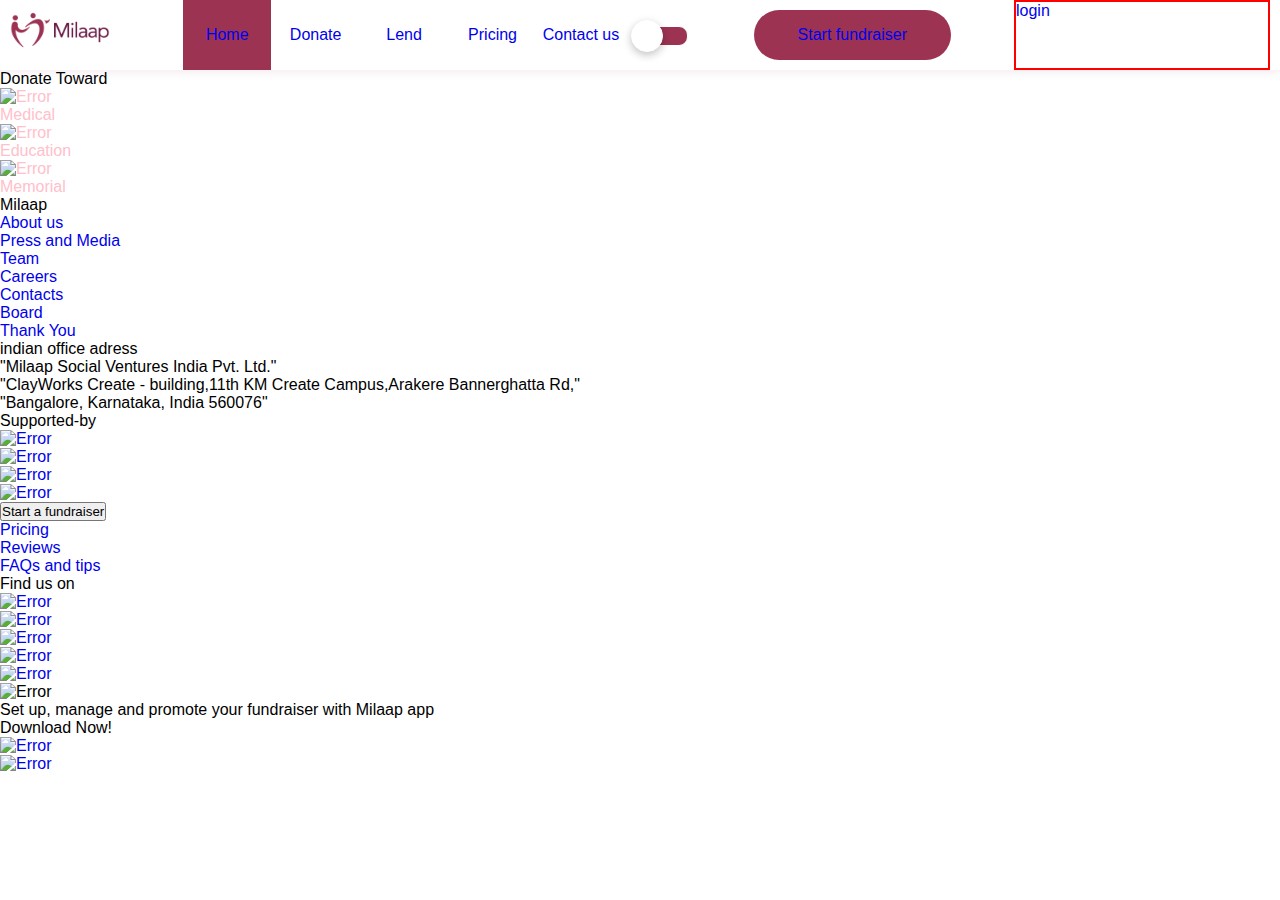
==== index.html @ 9d5ea1c3 "lk" ====
<!DOCTYPE html>
<html lang="en">
<head>
    <meta charset="UTF-8">
    <meta http-equiv="X-UA-Compatible" content="IE=edge">
    <meta name="viewport" content="width=device-width, initial-scale=1.0">
    <title>Document</title>
    <link rel="stylesheet" href="./components/navbar.css">
</head>
<body>
    <div id="kal_navbar">
        
    </div>
    <div id="footer">
        
    </div>
</body>
</html>
<script src="./scripts/index.js" type="module"></script>
---- components/navbar.css ----
*{
    margin: 0px;
    padding: 0px;
    box-sizing: border-box;
    text-decoration: none;
    font-family: AvenirLTPro-Medium, Geneva,Tahoma, sans-serif;

}
#kal_navbar{

    width: 100%;
    height: 70px;
    display: grid;
    /* justify-content: center; */
    /* align-items: center; */
    
}
#mil_class_set{
    width: 100%;
    height: 70px;
    display: flex;

    justify-content: center;
    align-items: center;
    justify-content: space-between;
}
#set_class_inner{
    width: 60%;
    
    height: 70px;
    display: flex;
 
    justify-content: space-between;
    align-items: center;
   
    
}
#navsection_class_set{
    /* height: 70px; */
    width: 70%;
    height: 70px;
    display: flex;
    margin-right: 40px;
    justify-content: center;
    align-items: center;
    justify-content: space-between;
}
#img_class_set{
    width: 110px;
    height: 70px;
 
    margin-left: 10px;
}
#profileSet{
    height: 70px;

    margin-right: 10px;
}
#fundReiser{
    
    display: grid;
    justify-content: center;
    align-items: center;
    width: 200px;
    height: 50px;
    border-radius: 25px;
    background-color: #9c3353;
    color: #e9a1b7;
}
#img_class_set>img{
    width: 100px;
    height: 60px;
    object-fit: scale-down;
}
#navsection_class_set_feel_1{

    width: 20%;
    height: 70px;
    display: grid;
    justify-content: center;
    align-items: center;

}
#navsection_class_set{
    font-size: 16px;
}
.op>div>label{
    position: relative;
    left: 30px;
}
.section_one{
    
    background-color: #9c3353;
    color: #e9a1b7;
}
#navsection_class_set_feel_1:hover{
    background-color: whitesmoke;
}
#mil_class_set{
    box-shadow: #f6edf0 0px 3px 8px;
}
@import  url(https://fonts.googleapis.com/css?family=Montserrat);


/* body{
  display: flex;
  height: 100vh;
  flex-direction: column;
  justify-content: center;
  align-items: center;
  background: white;
  font-family: Montserrat;
} */


/*   
.toggle {margin-top: 40px;
  input[type="checkbox"]{
    display: none;
  }
} */
  
  .toggle label{
    color: white;
    position: relative;
  }
  
  .toggle input[type="checkbox"] + label::before{
    content: ' ';
    display: block;
    height: 18px;
    width: 45px;
    border: 1px solid ;
    border-radius: 9px;
    position: absolute;
    top: 0px;
    left: -65px;
    background: #9c3353;
   
  }
  #profileSet{
    border: 2px solid red;
    width: 20%;
  }
  
  .toggle input[type="checkbox"] + label::after{
    content: ' ';
    display: block;
    height: 30px;
    width: 30px;
    border: 1px solid ;   
    border-radius: 50%;
    position: absolute;
    top: -6px;
    left: -75px;
    background: #fff;
    box-shadow: rgba(0, 0, 0, 0.24) 0px 3px 8px;
    transition: all 0.3s ease-in;
  }
  
  .toggle input[type="checkbox"]:checked + label::after{
    left: -40px; 
    transition: all 0.3s ease-in;
  }
  a:link {
    
   
    text-decoration: none;
  }
  
  a:visited {
    color: pink;
    
    text-decoration: none;
  }
  
  a:hover {
 
    
    text-decoration: none;
  }
  
  a:active {
    
   
    text-decoration: underline;
  }
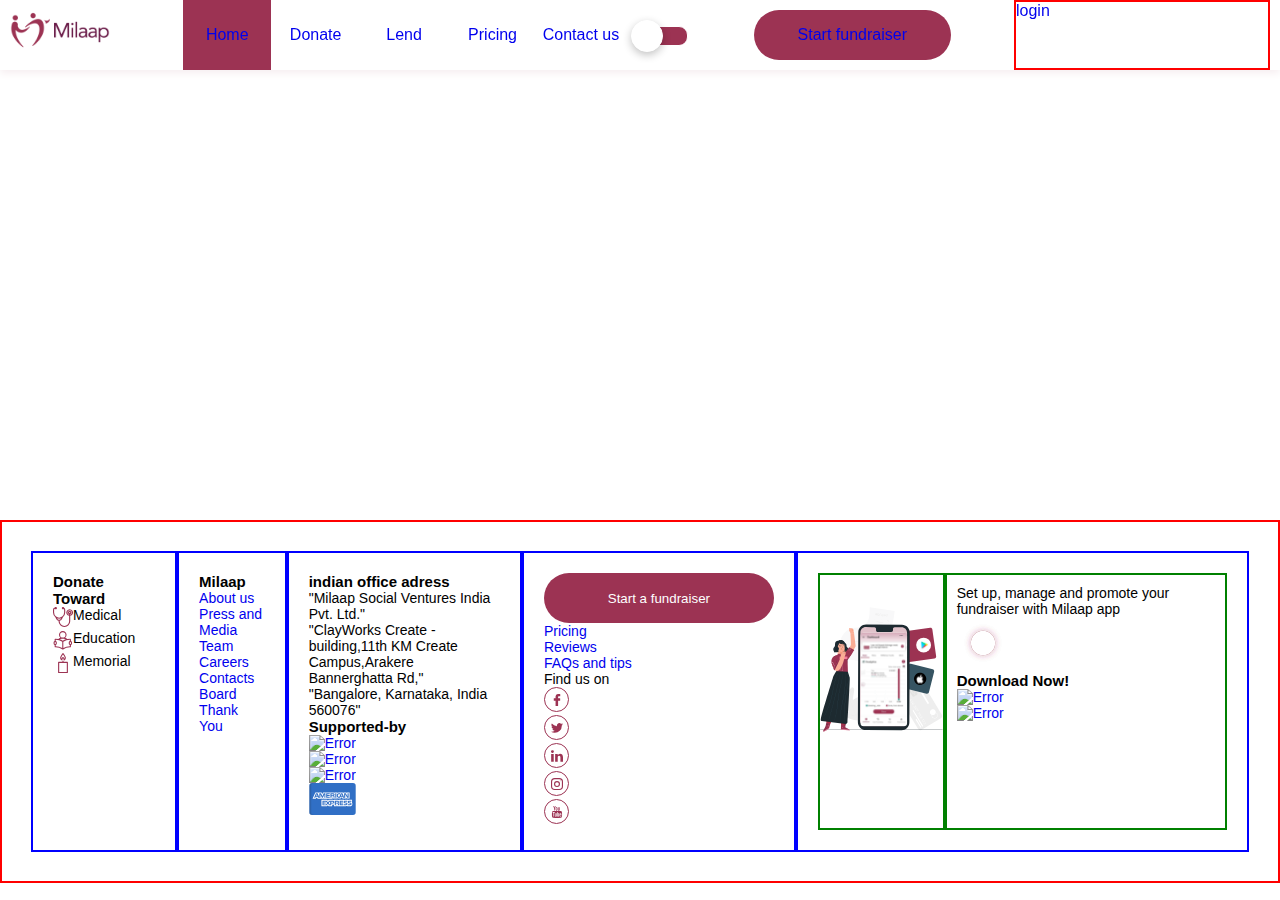
==== commit 3fa78b10: "lk" ====
--- a/index.html
+++ b/index.html
@@ -6,11 +6,14 @@
     <meta name="viewport" content="width=device-width, initial-scale=1.0">
     <title>Document</title>
     <link rel="stylesheet" href="./components/navbar.css">
+    <link rel="stylesheet" href="./components/footer.css">
+    <link rel="stylesheet" href="./style/index.css">
 </head>
 <body>
     <div id="kal_navbar">
         
     </div>
+    <div id="rj_container"></div>
     <div id="footer">
         
     </div>
--- a/components/navbar.css
+++ b/components/navbar.css
@@ -6,8 +6,11 @@
     font-family: AvenirLTPro-Medium, Geneva,Tahoma, sans-serif;
 
 }
+/* #mil_class_set{
+  
+} */
 #kal_navbar{
-
+  
     width: 100%;
     height: 70px;
     display: grid;
@@ -98,6 +101,8 @@
 }
 #mil_class_set{
     box-shadow: #f6edf0 0px 3px 8px;
+    position: fixed;
+
 }
 @import  url(https://fonts.googleapis.com/css?family=Montserrat);
 
--- a/components/footer.css
+++ b/components/footer.css
@@ -0,0 +1,67 @@
+*{
+    margin: 0px;
+    padding: 0px;
+    box-sizing: border-box;
+    font-family: AvenirLTPro-Medium, Geneva,Tahoma, sans-serif;
+}
+#rj-footer{
+    width: 100%;
+    height: 363px;
+    border: 2px solid red;
+    font-size: 14px;
+    display: flex;
+    padding: 29px;
+}
+#rj-footer>div{
+    border: 2px solid blue;
+    padding: 20px;
+    
+}
+
+#rj-footer>div:nth-child(1){
+    width: 170px;
+}
+#rj-footer>div:nth-child(1)>div{
+    display: flex;
+}
+#rj-footer>div:nth-child(2){
+    width: 125px;
+}
+#rj-footer>div:nth-child(3){
+    width: 280px;
+}
+#rj-footer>div:nth-child(4){
+    width: 275px;
+}
+#rj-footer>div:nth-child(5){
+    width: 549px;
+    display: flex;
+}
+#rj-footer>div:nth-child(5)>div{
+    border: 2px solid green;
+    width: 100%;
+}
+#rj-footer>div:nth-child(5)>div:nth-child(1){
+    width: 187px;
+}
+#rj-footer>div:nth-child(5)>div:nth-child(1)>svg{
+    width: 100%;
+    height: 189px;
+}
+#rj-footer>div:nth-child(5)>div:nth-child(2){
+    padding: 10px;
+}
+button{
+    display: block;
+
+    width: 230px;
+    height: 50px;
+    border-radius: 25px;
+    background-color: #9C3353;
+    color: #fff;
+    border: none;
+}
+span{
+    font-size: 15px;
+    font-weight: bold;
+}--- a/style/index.css
+++ b/style/index.css
@@ -0,0 +1,4 @@
+#rj_container{
+    width: 100%;
+    height: 450px;
+}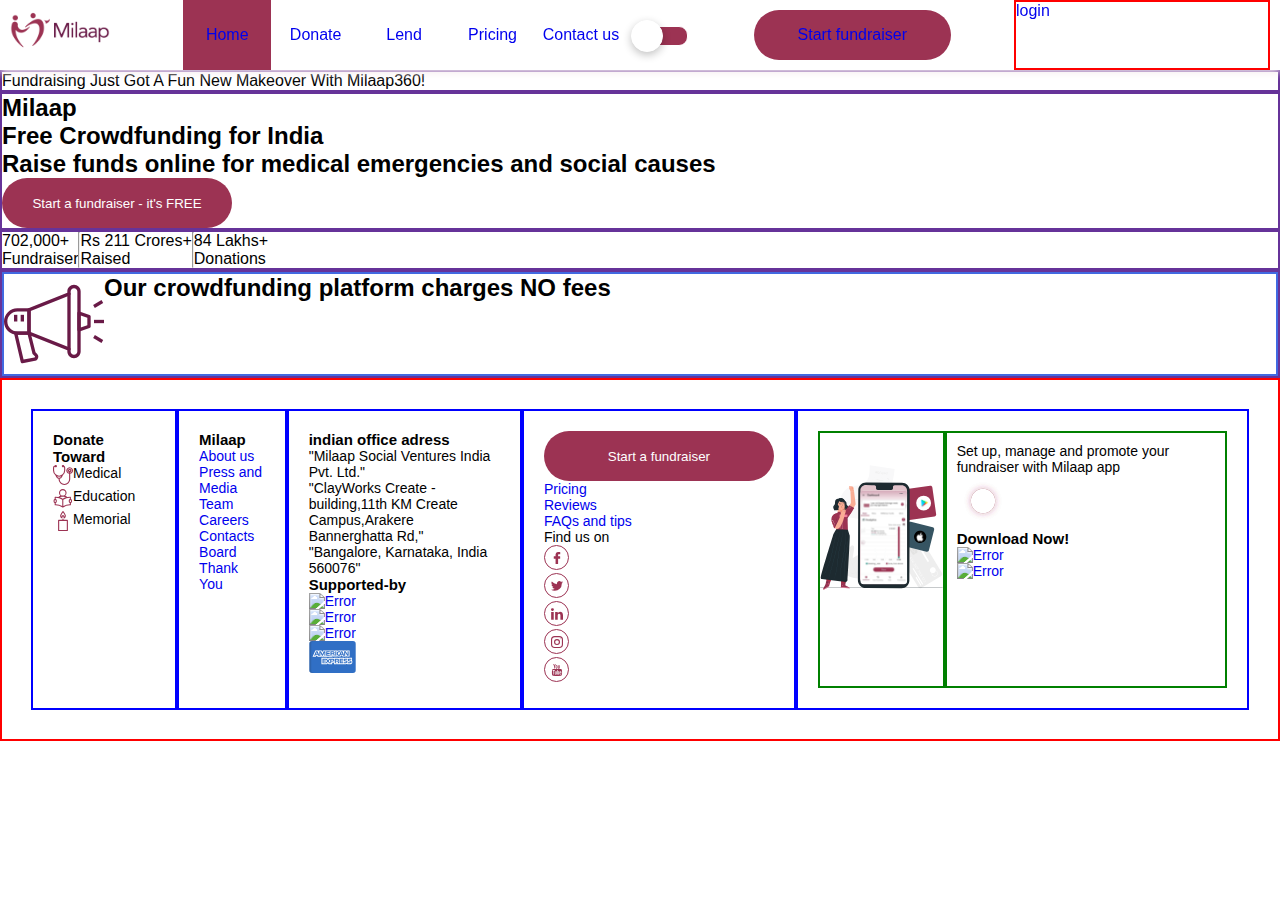
==== commit 4a8b2e3a: "kl" ====
--- a/index.html
+++ b/index.html
@@ -13,7 +13,33 @@
     <div id="kal_navbar">
         
     </div>
-    <div id="rj_container"></div>
+    <div id="section__1">
+        <div id="rj_container">
+
+            <div>
+                <div>Fundraising Just Got A Fun New Makeover With Milaap360!</div>
+            </div>
+            <div>
+                <h2>Milaap</h2>
+                <h2>Free Crowdfunding for India</h2>
+                <h2>Raise funds online for medical emergencies and social causes</h2>           
+                <button>Start a fundraiser - it's FREE</button>
+            </div>
+            <div>
+                <div>702,000+<br>Fundraiser</div><hr>
+                <div>Rs 211 Crores+ <br>Raised</div><hr>
+                <div>84 Lakhs+ <br>Donations</div>
+            </div>
+            <div>
+                <div>
+                    <img src="./imgs/speaker.svg" alt="#">
+                    <h2>Our crowdfunding platform charges NO fees</h2>
+                </div>
+                
+            </div>
+        </div>
+    </div>
+    
     <div id="footer">
         
     </div>
--- a/components/navbar.css
+++ b/components/navbar.css
@@ -4,7 +4,7 @@
     box-sizing: border-box;
     text-decoration: none;
     font-family: AvenirLTPro-Medium, Geneva,Tahoma, sans-serif;
-
+    
 }
 /* #mil_class_set{
   
@@ -16,6 +16,7 @@
     display: grid;
     /* justify-content: center; */
     /* align-items: center; */
+    color: whitesmoke;
     
 }
 #mil_class_set{
--- a/style/index.css
+++ b/style/index.css
@@ -1,4 +1,23 @@
 #rj_container{
     width: 100%;
-    height: 450px;
+    
+}
+#section__1{
+    width: 100%;
+}
+#rj_container>div{
+    border: 2px solid rebeccapurple;
+}
+#rj_container>div:nth-child(3){
+    display: flex;
+}
+#rj_container>div:nth-child(4)>div{
+    display: flex;
+}
+#rj_container>div:nth-child(4)>div{
+    border: 2px solid royalblue;
+}
+#rj_container>div:nth-child(4)>div>img{
+    width: 100px;
+    height: 100px;
 }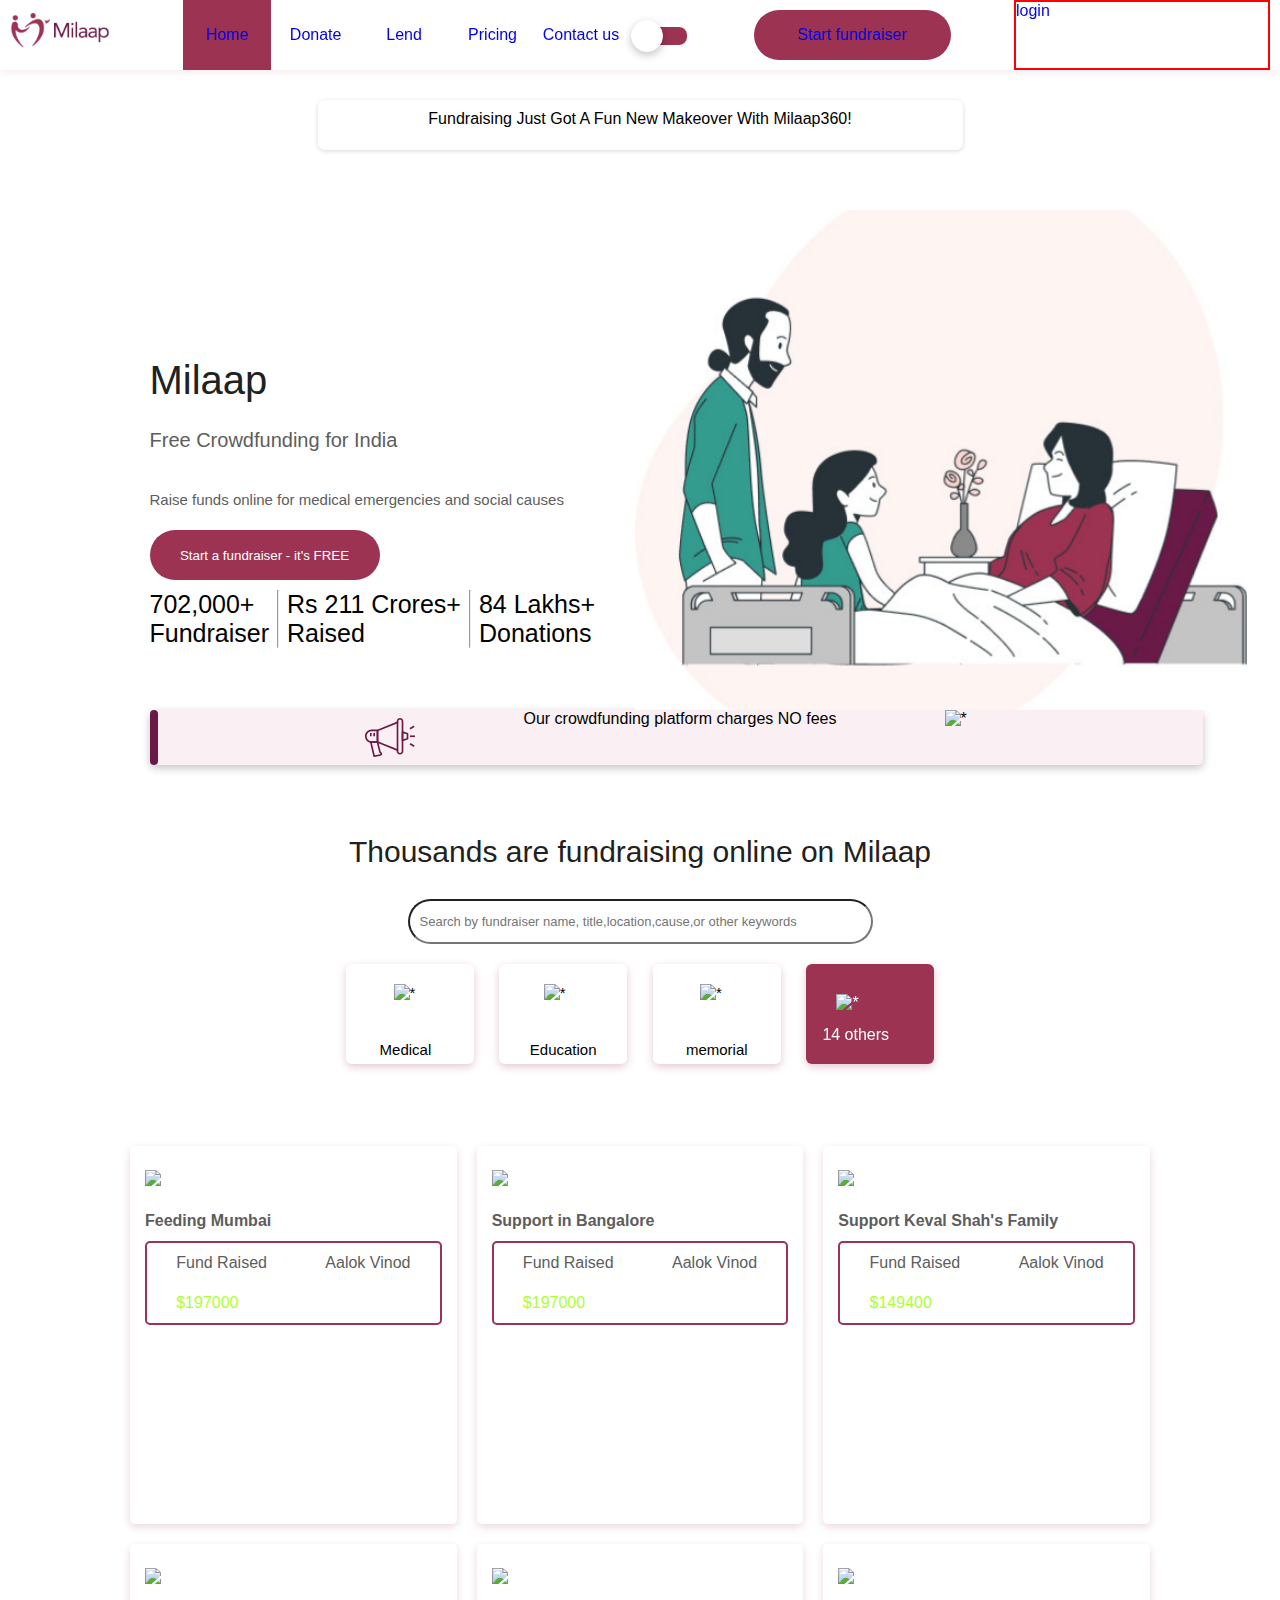
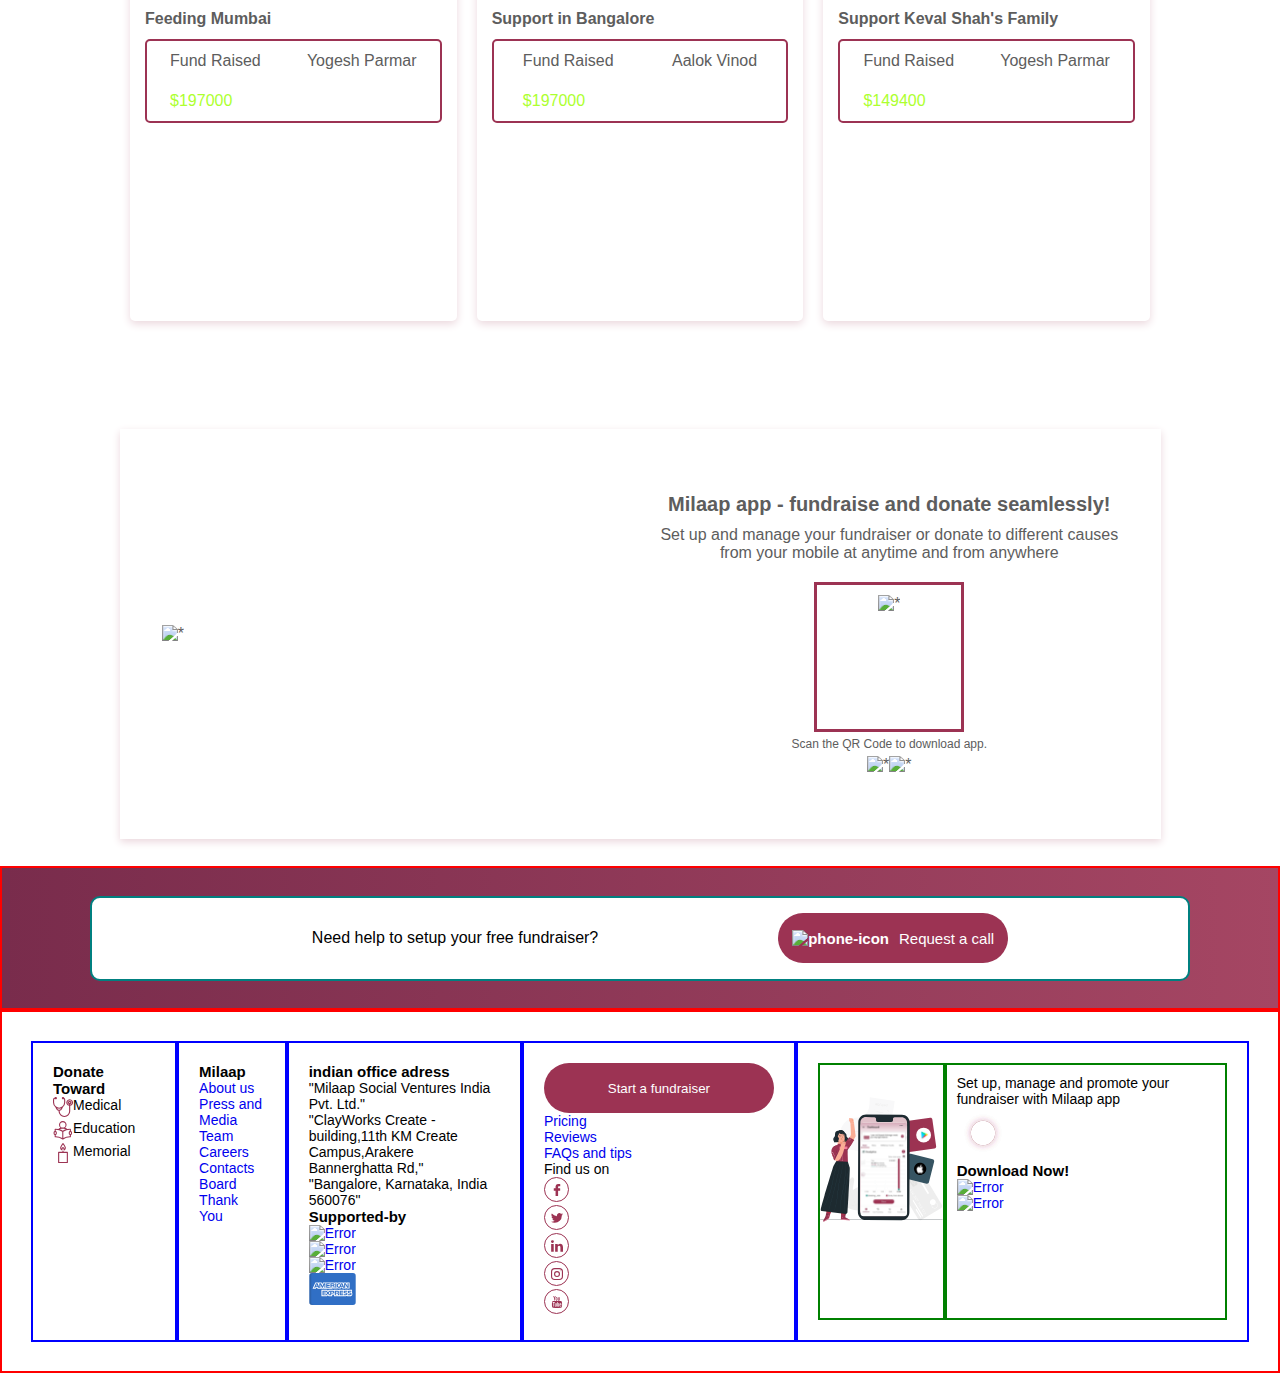
==== commit 8ecb256c: "klkj" ====
--- a/index.html
+++ b/index.html
@@ -1,48 +1,157 @@
 <!DOCTYPE html>
 <html lang="en">
-<head>
-    <meta charset="UTF-8">
-    <meta http-equiv="X-UA-Compatible" content="IE=edge">
-    <meta name="viewport" content="width=device-width, initial-scale=1.0">
+  <head>
+    <meta charset="UTF-8" />
+    <meta http-equiv="X-UA-Compatible" content="IE=edge" />
+    <meta name="viewport" content="width=device-width, initial-scale=1.0" />
     <title>Document</title>
-    <link rel="stylesheet" href="./components/navbar.css">
-    <link rel="stylesheet" href="./components/footer.css">
-    <link rel="stylesheet" href="./style/index.css">
-</head>
-<body>
-    <div id="kal_navbar">
-        
+    <link rel="stylesheet" href="./components/navbar.css" />
+    <link rel="stylesheet" href="./components/footer.css" />
+    <link rel="stylesheet" href="./style/index.css" />
+    <link rel="stylesheet" href="./style/index2.css" />
+  </head>
+  <body>
+    <div id="kal_navbar"></div>
+    <div id="section__1">
+      <div id="rj_container">
+        <div>
+          <div>Fundraising Just Got A Fun New Makeover With Milaap360!</div>
+        </div>
+        <div id="left_side_section">
+          <div>
+            <div id="savage_xxx">
+              <p id="rj_x">Milaap</p>
+              <p id="rj_y">Free Crowdfunding for India</p>
+              <p id="rj_z">
+                Raise funds online for medical emergencies and social causes
+              </p>
+              <button id="leapsection_btn">
+                Start a fundraiser - it's FREE
+              </button>
+            </div>
+            <div id="savage_zzz">
+              <div><hk>702,000+</hk><br />Fundraiser</div>
+              <hr id="hori" />
+              <div><hk>Rs 211 Crores+</hk><br />Raised</div>
+              <hr id="hori" />
+              <div><hk>84 Lakhs+</hk><br />Donations</div>
+            </div>
+          </div>
+          <div id="left_side_section2">
+            <img src="./imgs/Desktop_img_2__5__1655996032.jpg" alt="*" />
+          </div>
+        </div>
+        <div id="left_side_section3">
+          <div>
+            <hr id="drill_in" />
+            <div id="init_setter">
+              <img src="./imgs/speaker.svg" alt="#" />
+              <p>Our crowdfunding platform charges NO fees</p>
+              <img
+                src="./imgs/diamond-9ce851717cc50c7de40ec2977af60e21c799ad40001782db3fa136582b0e4ff5.png"
+                alt="*"
+              />
+            </div>
+          </div>
+        </div>
+      </div>
     </div>
-    <div id="section__1">
-        <div id="rj_container">
-
-            <div>
-                <div>Fundraising Just Got A Fun New Makeover With Milaap360!</div>
+    <div id="section__2">
+      <div>
+        <p>Thousands are fundraising online on Milaap</p>
+      </div>
+      <div id="debouncing_section">
+        <input
+          type="text"
+          placeholder="Search by fundraiser name, title,location,cause,or other keywords"
+          id="inp__search"
+          class="leapsection_btn770"
+        />
+        <!-- <button id="leapsection_btn770">Search</button> -->
+      </div>
+      <div id="cross_section">
+        <div id="setterMedical" class="inner_circle_tight" href="#">
+          <img src="./imgs/medical.svg" alt="*" />
+          <p>Medical</p>
+        </div>
+        <div class="inner_circle_tight" href="#">
+          <img src="./imgs/education.svg" alt="*" />
+          <p>Education</p>
+        </div>
+        <div class="inner_circle_tight" href="#">
+          <img src="./imgs/memorial.svg" alt="*" />
+          <p>memorial</p>
+        </div>
+        <div id="luisSense" class="inner_circle">
+          <img
+            src="https://assets.milaap.org/assets/home/all-transparent-icon-fcf68b3f1f58a4a35193630459f762a8a3e2a502804a372d68901d9ea25a443c.png"
+            alt="*"
+          />
+          <p>14 others</p>
+          <div id="myDropdown1" class="dropdown-content1">
+            <a href="#">Emergency</a>
+            <a href="#">Child</a>
+            <a href="#">Animal</a>
+            <a href="#">Sports</a>
+            <a href="#">Community</a>
+            <a href="#">Elders</a>
+            <a href="#">Arts & Media</a>
+            <a href="#">Women</a>
+            <a href="#">Technology</a>
+            <a href="#">Enviroments</a>
+            <a href="#">Human Rights</a>
+            <a href="#">Rural dellopment</a>
+            <a href="#">others</a>
+          </div>
+        </div>
+      </div>
+    </div>
+    <div id="info_container"></div>
+    <div id="hell_case_div_seot">
+      <div id="inner_one">
+        <div class="in_inner_one">
+          <img src="./imgs/big.svg" alt="*" />
+        </div>
+        <div id="in_inner_two">
+          <h3>Milaap app - fundraise and donate seamlessly!</h3>
+          <p>
+            Set up and manage your fundraiser or donate to different causes<br />
+            from your mobile at anytime and from anywhere
+          </p>
+          <div>
+            <div id="qr_section">
+              <img
+                src="https://assets.milaap.org/assets/app-qrcode-homepage-prod-0a3005c2633fe1444aff0962fa5f5aabe3827b6fbfc6365035c90624187a860f.png"
+                alt="*"
+              />
             </div>
-            <div>
-                <h2>Milaap</h2>
-                <h2>Free Crowdfunding for India</h2>
-                <h2>Raise funds online for medical emergencies and social causes</h2>           
-                <button>Start a fundraiser - it's FREE</button>
+            <p id="leapSpan">Scan the QR Code to download app.</p>
+            <div id="google_apple">
+              <img
+                src="https://assets.milaap.org/assets/play-store-btn-3cb8952867b0552ef1377bf63004d9d6613fd11da71e8446e7e6be1fd61f3182.png"
+                alt="*"
+              />
+              <img
+                src="https://assets.milaap.org/assets/app-store-btn-0ae1713b1521ee08942a97e257b38ac5050a6cf70df4084b3f4ab234e60ea51f.png"
+                alt="*"
+              />
             </div>
-            <div>
-                <div>702,000+<br>Fundraiser</div><hr>
-                <div>Rs 211 Crores+ <br>Raised</div><hr>
-                <div>84 Lakhs+ <br>Donations</div>
-            </div>
-            <div>
-                <div>
-                    <img src="./imgs/speaker.svg" alt="#">
-                    <h2>Our crowdfunding platform charges NO fees</h2>
-                </div>
-                
-            </div>
+          </div>
         </div>
+      </div>
     </div>
-    
-    <div id="footer">
-        
+    <div class="campaign-leads-create">
+      <div class="campaign-lead-container_container">
+        <p class="help-text">Need help to setup your free fundraiser?</p>
+        <button class="btn btn-primary request-callback-cta">
+          <span>
+            <img class="lozad phone-icon"alt="phone-icon"src="https://assets.milaap.org/assets/home/phone-22e78090cea79c462346ba2b45451f2f6bea7df8d92a288ed9178c3a52ec3f07.png"/><span id="rabbit">Request a call</span>
+          </span>
+        </button>
+      </div>
     </div>
-</body>
+    <div id="footer"></div>
+  </body>
 </html>
-<script src="./scripts/index.js" type="module"></script>+<script src="./scripts/index.js" type="module"></script>
+<script src="./components/set.js" type="module"></script>
--- a/style/index.css
+++ b/style/index.css
@@ -1,23 +1,267 @@
 #rj_container{
     width: 100%;
-    
+  
 }
 #section__1{
     width: 100%;
 }
+#rj_container>div:nth-child(1){
+    box-shadow: rgba(0, 0, 0, 0.16) 0px 1px 4px;
+    width: 645px;
+    height: 50px;
+    margin: auto;
+    margin-top: 30px;
+    margin-bottom: 30px;
+    padding: 10px;
+    text-align: center;
+    border-radius: 7px;
+}
+/* #rj_container>div:nth-child(2){
+    width: 1041px;
+    line-height: 50px;
+    font-weight: 100;
+    margin: auto;
+    padding: 30px;
+}
+#rj_container>div:nth-child(2)+p{
+    font-size: 40px;
+
+}
+#rj_container>div:nth-child(2)+p+p{
+    font-size: 24px;
+}
+#rj_container>div:nth-child(2)+p+p+p{
+    font-size: 20px;
+}
 #rj_container>div{
     border: 2px solid rebeccapurple;
 }
 #rj_container>div:nth-child(3){
-    display: flex;
-}
-#rj_container>div:nth-child(4)>div{
-    display: flex;
-}
-#rj_container>div:nth-child(4)>div{
-    border: 2px solid royalblue;
-}
-#rj_container>div:nth-child(4)>div>img{
+
+    width: 1041px;
+    margin: auto;
+    padding: 30px;
+} */
+#savage_xxx{
+
+    line-height: 60px;
+    color: #5d5d5d;
+    margin-top: 140px;
+}
+#rj_x{
+    font-size: 40px;
+    color: #212121;
+}
+#rj_y{
+    font-size: 20px;
+}
+#rj_z{
+    font-size: 15px;
+}
+#savage_zzz{
+    margin-top: 10px;
+
+    display: flex;
+    justify-content: space-evenly;
+    font-size: 25px;
+}
+#hori{
+    margin-left: 8px;
+    margin-right: 8px;
+}
+#left_side_section{
+    width: 1041px;
+   
+    display: flex;
+    margin: auto;
+    height: 500px;
+    padding: 10px;
+}
+#left_side_section>div{
+    
+    padding: 20px;
+}
+#left_side_section>div:nth-child(2){
+    width: 50%;
+}
+#left_side_section>div:nth-child(2)>img{
+    width: 130%;
+    position: relative;
+    height: 500px;
+    object-fit: cover;
+}
+#rj_container>div:nth-child(3){
+    width: 1041px;
+    margin: auto;
+    padding: 30px;
+}
+#rj_container>div:nth-child(3)>div{
+    display: flex;
+    
+}
+#rj_container>div:nth-child(3)>div{
+ 
+    width: 1053px;
+    background-color: #faf0f3 ;
+    border-radius: 5px;
+    box-shadow: rgba(0, 0, 0, 0.24) 0px 3px 8px;
+}
+#init_setter{
+    width: 70%;
+    height: 55px;
+    display: flex;
+    justify-content: space-around;
+    
+    margin: auto;
+    
+}
+#init_setter>img{
+    width: 50px;
+    height: 55px;
+}
+#rj_container>div:nth-child(3)>div>img{
     width: 100px;
     height: 100px;
-}+    padding: 30px;
+}
+#leapsection_btn{
+    display: block;
+
+    width: 230px;
+    height: 50px;
+    border-radius: 25px;
+    background-color: #9C3353;
+    color: #fff;
+    border: none;
+}
+#drill_in{
+    border: 4px solid #691A47;
+    background-color: #691A47;
+    border-radius: 5px;
+}
+#leapsection_btn770{
+    display: block;
+
+    width: 100px;
+    height: 45px;
+    border-radius: 25px;
+    background-color: #9C3353;
+    color: #fff;
+    border: none;
+}
+
+#debouncing_section{
+    margin-top: 30px;
+    margin-bottom: 20px;
+   
+    display: flex;
+    justify-content: center;
+    align-items: center;
+}
+#section__2{
+    margin-top: 40px;
+}
+#section__2>div:nth-child(1)>p{
+    text-align: center;
+    font-size: 30px;
+    color: #212121;
+}
+#debouncing_section>input{
+    width: 465px;
+    height: 45px;
+    font-size: 13px;
+    padding: 10px;
+    border-radius: 25px;
+
+}
+#cross_section{
+    width: 50%;
+    height: 102px;
+   
+    display: flex;
+    margin: auto;
+    justify-content: space-evenly;
+}
+#cross_section>div{
+    width: 20%;
+ 
+    cursor: pointer;
+    height: 100px;
+    border-radius: 6px;
+    box-shadow: rgb(229,201,210) 0px 3px 8px;
+}
+.vim_cart_decor{
+    display: flex;
+}
+.vim_cart_decor hr{
+    border: 2px solid gray;
+}
+.circle_1{
+
+    width: 20px;
+    height: 20px;
+}
+.inner_circle_tight{
+   display: grid;
+   justify-content: center;
+   align-items: center;
+   font-size: 15px;
+}
+.inner_circle_tight>img{
+    width: 60px;
+    height: 60px;
+    padding: 14px;
+}
+.inner_circle{
+    color: #fff;
+    background-color: #9C3353;
+    font-size: 15px;
+    display: grid;
+    justify-content: center;
+    align-items: center;
+    
+}
+.inner_circle>img{
+    width: 60px;
+    height: 60px;
+    padding: 14px;
+}
+
+#luisSense {
+    background-color: #9C3353;
+    color: white;
+    padding: 16px;
+    font-size: 16px;
+    border: none;
+    cursor: pointer;
+  }
+  
+  #luisSense:hover, #luisSense:focus {
+    background-color:none;
+  }
+  
+  #luisSense {
+    position: relative;
+    display: inline-block;
+  }
+  
+  .dropdown-content1 {
+    display: none;
+    position: absolute;
+    background-color: #f1f1f1;
+    min-width: 160px;
+    overflow: auto;
+    box-shadow: 0px 8px 16px 0px rgba(0,0,0,0.2);
+    z-index: 1;
+  }
+  
+  .dropdown-content1 a {
+    color: black;
+    padding: 12px 16px;
+    text-decoration: none;
+    display: block;
+  }
+  
+  #luisSense a:hover {background-color: #ddd;}
+  
+  .show {display: block;}--- a/style/index2.css
+++ b/style/index2.css
@@ -0,0 +1,139 @@
+/* donation  container */
+#info_container{
+
+    width: 1180px;
+    height: 935px;
+    margin: auto;
+    display: grid;
+    grid-template-columns: repeat(3,1fr);
+    grid-template-rows: auto;
+    gap: 20px;
+    padding: 80px;
+
+}
+#info_container>div{
+
+    padding: 15px;
+    line-height: 40px;
+    color: #5D5D5D;
+    border-radius: 5px;
+    box-shadow: #ebd7dd  0px 3px 8px;
+}
+#info_container>div>img{
+    width: 100%;
+    object-fit: cover;
+}
+#info_container>div>div{
+    border: 2px solid #9C3353;
+    border-radius: 5px;
+    display: flex;
+    justify-content: space-around;
+}
+.colorZ{
+    color: greenyellow;
+}
+
+/* noow the last before the footer */
+
+#hell_case_div_seot{
+   
+    width: 100%;
+    height: 465px;
+    display: flex;
+    justify-content: center;
+    align-items: center;
+    
+}
+#hell_case_div_seot>div{
+    /* border: 1241px;*/
+    width: 1041px;
+    height: 410px;
+    
+}
+#inner_one{
+
+    display: flex;
+    color: #5D5D5D;
+    box-shadow: #ebd7dd  0px 3px 8px;
+}
+#inner_one>div{
+    
+    margin: auto;
+    
+}
+.in_inner_one{
+   
+    width: 414px;
+    
+}
+.in_inner_one>img{
+    width: 80%;
+
+}
+#in_inner_two{
+    text-align: center;
+}
+#in_inner_two>h3{
+    font-size: 20px;
+    margin-bottom: 10px;
+}
+#in_inner_two>p{
+    font-size: 16px;
+    margin-bottom: 20px;
+}
+#qr_section{
+   
+    border: 3px solid #9C3353;
+    width: 150px;
+    height: 150px;
+    margin: auto;
+}
+#qr_section>img{
+    width: 100%;
+    padding: 10px;
+    
+}
+#leapSpan{
+    font-size: 12px;
+    margin: 5px 0px;
+}
+#rabbit{
+    margin-top: 5px;
+    margin-left: 10px;
+    color: #fff;
+    font-weight: 300;
+}
+#google_apple{
+  
+    display: flex;
+    justify-content: center;
+    
+    align-items: center;
+}
+
+
+.campaign-leads-create{
+    border: 2px solid red;
+    width: 100%;
+    height: 144px;
+    display: grid;
+    justify-content: center;
+    align-items: center;
+    
+}
+.campaign-leads-create{
+    background-image: linear-gradient(to right, #792c4c , #a54663);
+  }
+.campaign-lead-container_container{
+    border: 2px solid teal;
+    width: 1100px;
+    border-radius: 10px;
+    height: 85px;
+    display: flex;
+    justify-content: space-evenly;
+    align-items: center;
+    background-color: #fff;
+}
+.help-text{
+    margin-left: 40px;
+}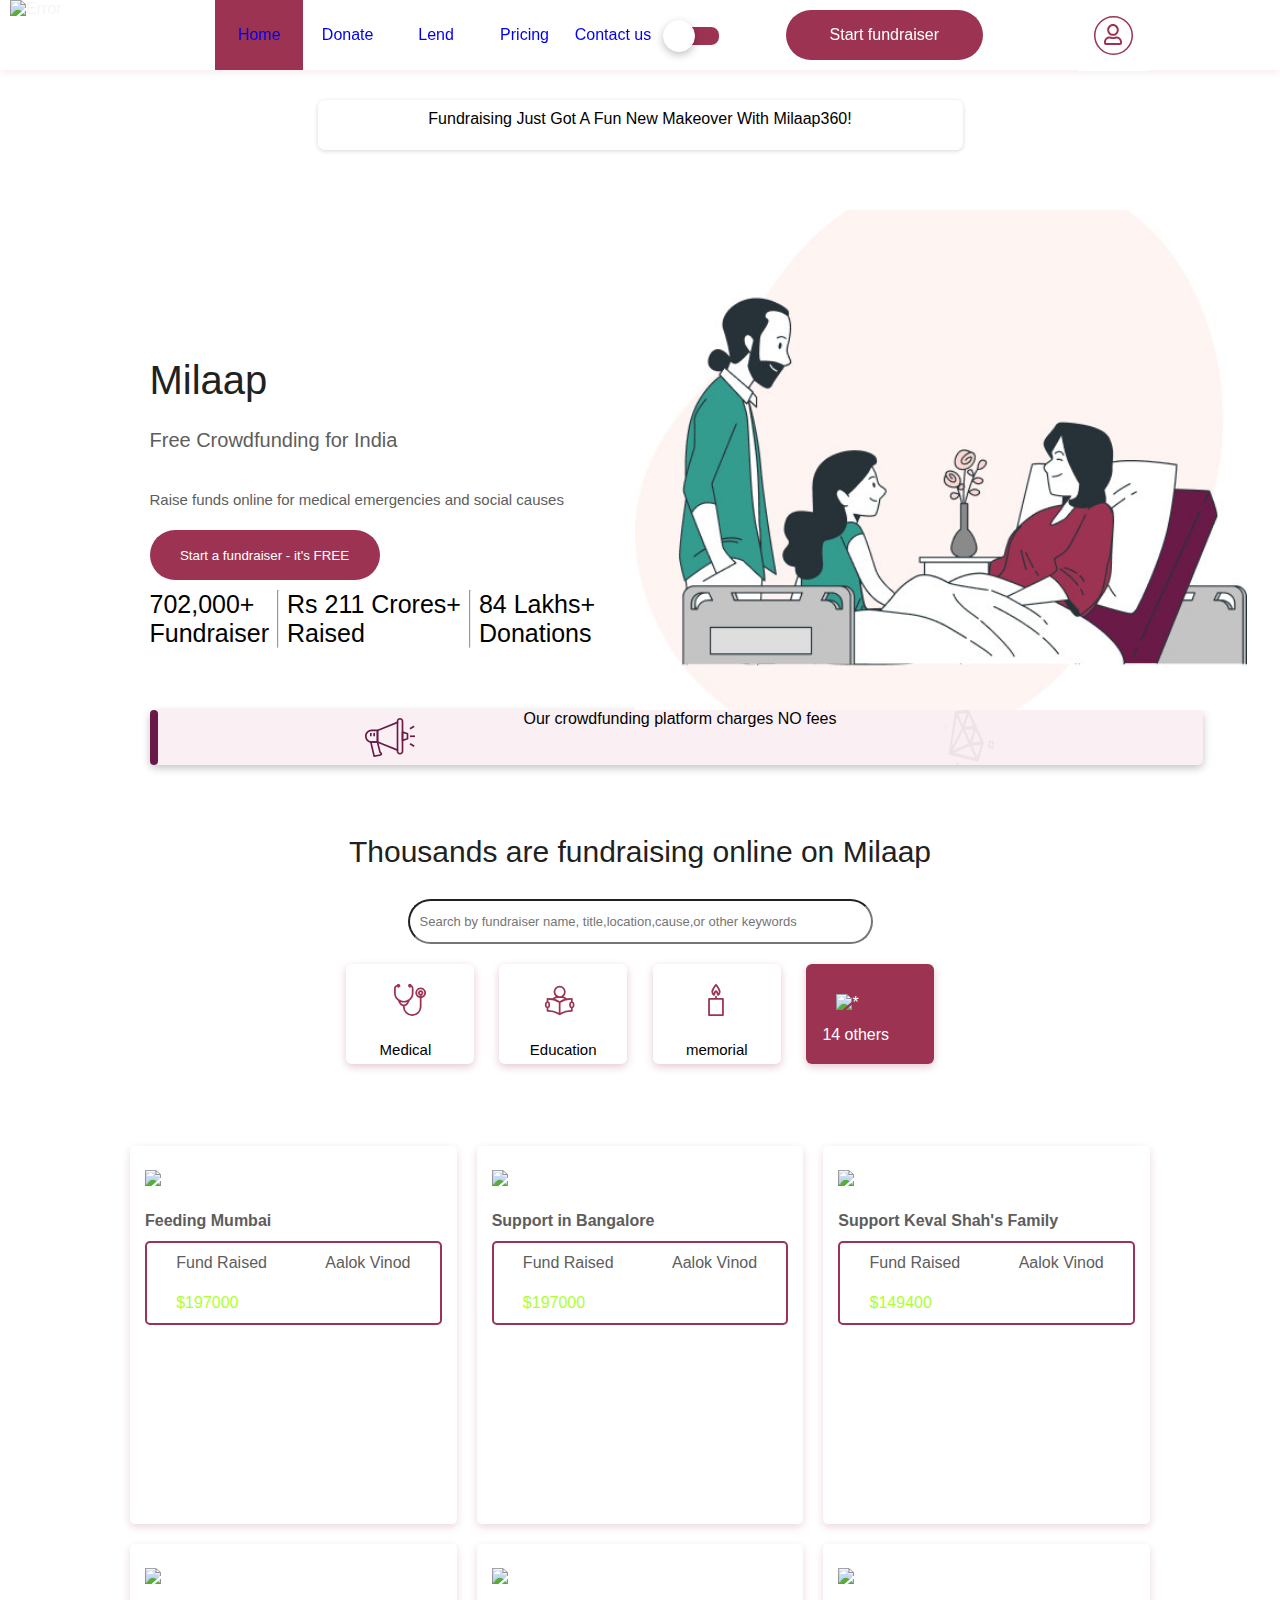
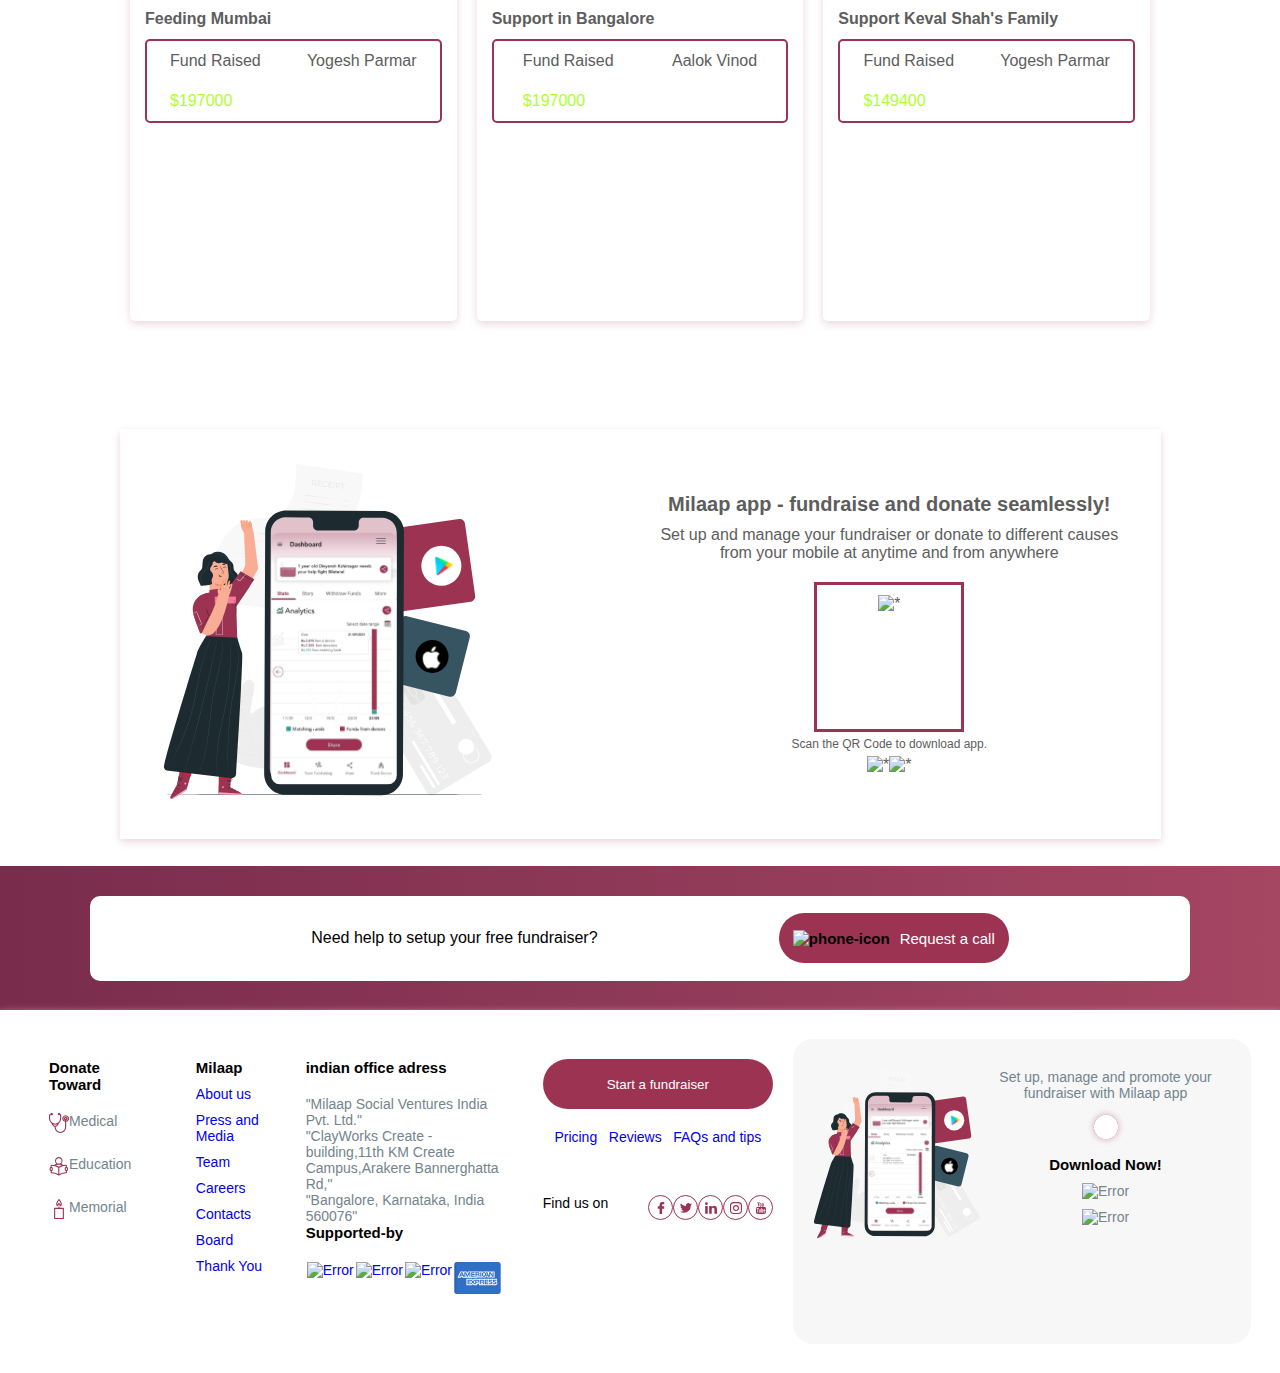
==== commit eaf3069c: "k" ====
--- a/index.html
+++ b/index.html
@@ -4,7 +4,8 @@
     <meta charset="UTF-8" />
     <meta http-equiv="X-UA-Compatible" content="IE=edge" />
     <meta name="viewport" content="width=device-width, initial-scale=1.0" />
-    <title>Document</title>
+    <title>Milaap</title>
+    <link rel="shortcut icon" type="image/x-icon" href="https://assets.milaap.org/assets/milaap-new-icon-196x196-258bfd21d64b7ac31f86019dd156f548a42ebb4d1aca92960b3a31ce3342f71b.png">
     <link rel="stylesheet" href="./components/navbar.css" />
     <link rel="stylesheet" href="./components/footer.css" />
     <link rel="stylesheet" href="./style/index.css" />
--- a/components/navbar.css
+++ b/components/navbar.css
@@ -6,6 +6,7 @@
     font-family: AvenirLTPro-Medium, Geneva,Tahoma, sans-serif;
     
 }
+
 /* #mil_class_set{
   
 } */
@@ -100,9 +101,20 @@
 #navsection_class_set_feel_1:hover{
     background-color: whitesmoke;
 }
+#profileSet{
+  width: 15%;
+  display: grid;
+  justify-content: center;
+  align-items: center;
+}
 #mil_class_set{
     box-shadow: #f6edf0 0px 3px 8px;
     position: fixed;
+    left: 0%;
+    right: 0%;
+    top: 0%;
+    z-index: 1030;
+    background-color: #fff;
 
 }
 @import  url(https://fonts.googleapis.com/css?family=Montserrat);
@@ -144,10 +156,7 @@
     background: #9c3353;
    
   }
-  #profileSet{
-    border: 2px solid red;
-    width: 20%;
-  }
+ 
   
   .toggle input[type="checkbox"] + label::after{
     content: ' ';
@@ -175,7 +184,7 @@
   }
   
   a:visited {
-    color: pink;
+    color: #212121;
     
     text-decoration: none;
   }
@@ -190,4 +199,47 @@
     
    
     text-decoration: underline;
-  }+  }
+
+
+
+
+  /* **************** */
+  .dropbtn {
+    background-color: #fff;
+    color: white;
+    padding: 16px;
+    font-size: 16px;
+    border: none;
+    cursor: pointer;
+  }
+  
+  .dropbtn:hover, .dropbtn:focus {
+    background-color:#9c3353;
+  }
+  
+  #profileSet {
+    position: relative;
+    display: inline-block;
+  }
+  
+  .dropdown-content {
+    display: none;
+    position: absolute;
+    background-color: #f1f1f1;
+    min-width: 160px;
+    overflow: auto;
+    box-shadow: 0px 8px 16px 0px rgba(0,0,0,0.2);
+    z-index: 1;
+  }
+  
+  .dropdown-content a {
+    color: black;
+    padding: 12px 16px;
+    text-decoration: none;
+    display: block;
+  }
+  
+  #profileSet a:hover {background-color: #ddd;}
+  
+  .show {display: block;}--- a/components/footer.css
+++ b/components/footer.css
@@ -7,13 +7,13 @@
 #rj-footer{
     width: 100%;
     height: 363px;
-    border: 2px solid red;
+    box-shadow: #e6c7d1 0px 3px 8px;
     font-size: 14px;
     display: flex;
     padding: 29px;
 }
 #rj-footer>div{
-    border: 2px solid blue;
+ 
     padding: 20px;
     
 }
@@ -38,18 +38,21 @@
     display: flex;
 }
 #rj-footer>div:nth-child(5)>div{
-    border: 2px solid green;
+    
     width: 100%;
 }
 #rj-footer>div:nth-child(5)>div:nth-child(1){
-    width: 187px;
+    width: 40%;
 }
 #rj-footer>div:nth-child(5)>div:nth-child(1)>svg{
     width: 100%;
     height: 189px;
 }
 #rj-footer>div:nth-child(5)>div:nth-child(2){
+    width: 60%;
     padding: 10px;
+    text-align: center;
+    color: #73848c;
 }
 button{
     display: block;
@@ -64,4 +67,71 @@
 span{
     font-size: 15px;
     font-weight: bold;
+    color: black;
+}
+.sws>div{
+    margin-top: 20px;
+ 
+    color: 
+    #73848c;
+}
+.gwg>div{
+    margin-top: 10px;
+ 
+  
+}
+.mwm{
+    text-align: left;
+    font-weight: lighter;
+    color: 
+    #73848c ;
+}
+.lld{
+    margin-top: 20px;
+}
+.mwm>div{
+    display: flex;
+}
+.mwm>div>div{
+    margin-top: 20px;
+  
+    padding: 1px;
+    
+}
+.mwm>div>div>img{
+    width: 100%;
+    height: 10px;
+}
+.mwm>div>div>svg{
+    width: 100%;
+    height: 20px;
+}
+
+.kwk2>div{
+   
+    display: flex;
+    justify-content: space-evenly;
+    margin-top: 20px;
+    color: #9C3353;
+}
+.kwk2+div>div{
+    margin-top: 50px;
+    display: flex;
+
+    justify-content: space-between;
+}
+.kwk2+div>div>div{
+    display: flex;
+}
+
+.lastImg>img{
+    width: 145px;
+    height: 43px;
+    margin-top: 10px;
+}
+#grey_div{
+  
+    background-color:
+    #f7f7f7 ;
+    border-radius: 20px;
 }--- a/style/index2.css
+++ b/style/index2.css
@@ -113,7 +113,7 @@
 
 
 .campaign-leads-create{
-    border: 2px solid red;
+
     width: 100%;
     height: 144px;
     display: grid;
@@ -125,7 +125,7 @@
     background-image: linear-gradient(to right, #792c4c , #a54663);
   }
 .campaign-lead-container_container{
-    border: 2px solid teal;
+    
     width: 1100px;
     border-radius: 10px;
     height: 85px;
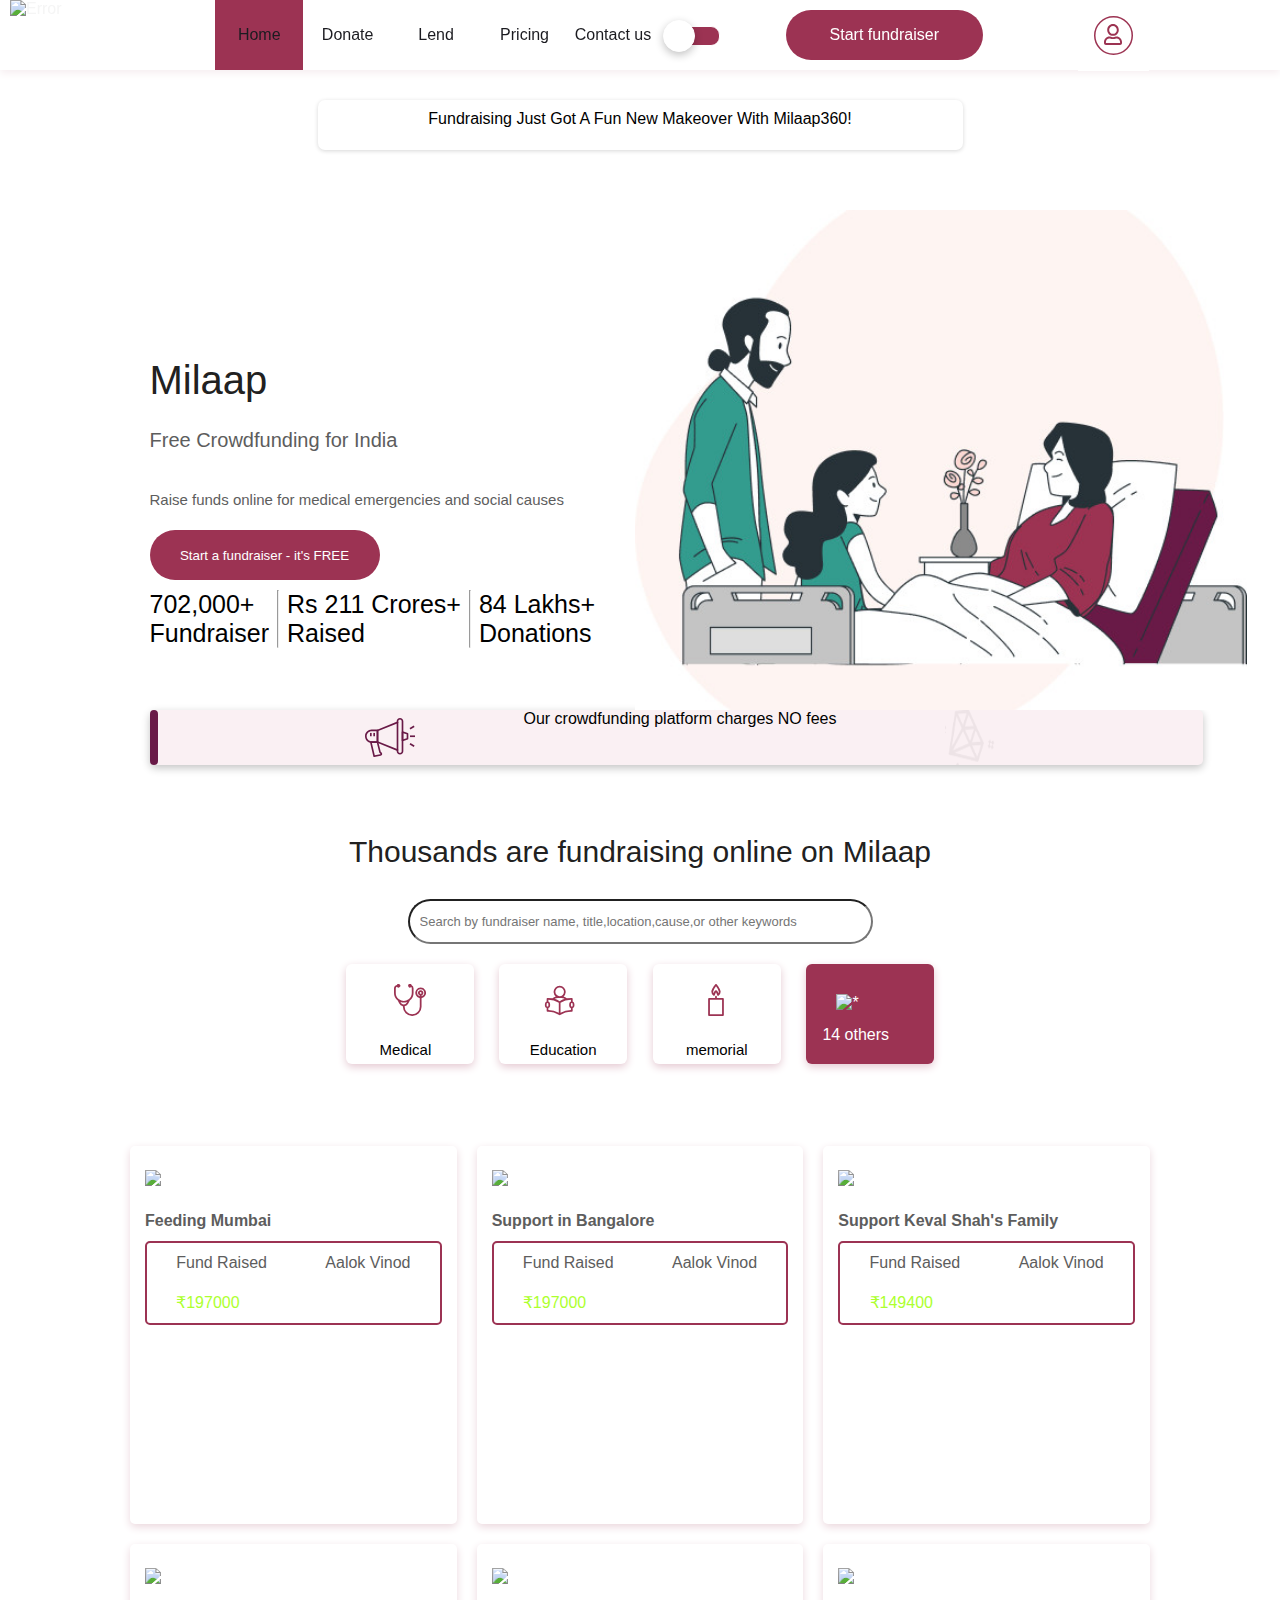
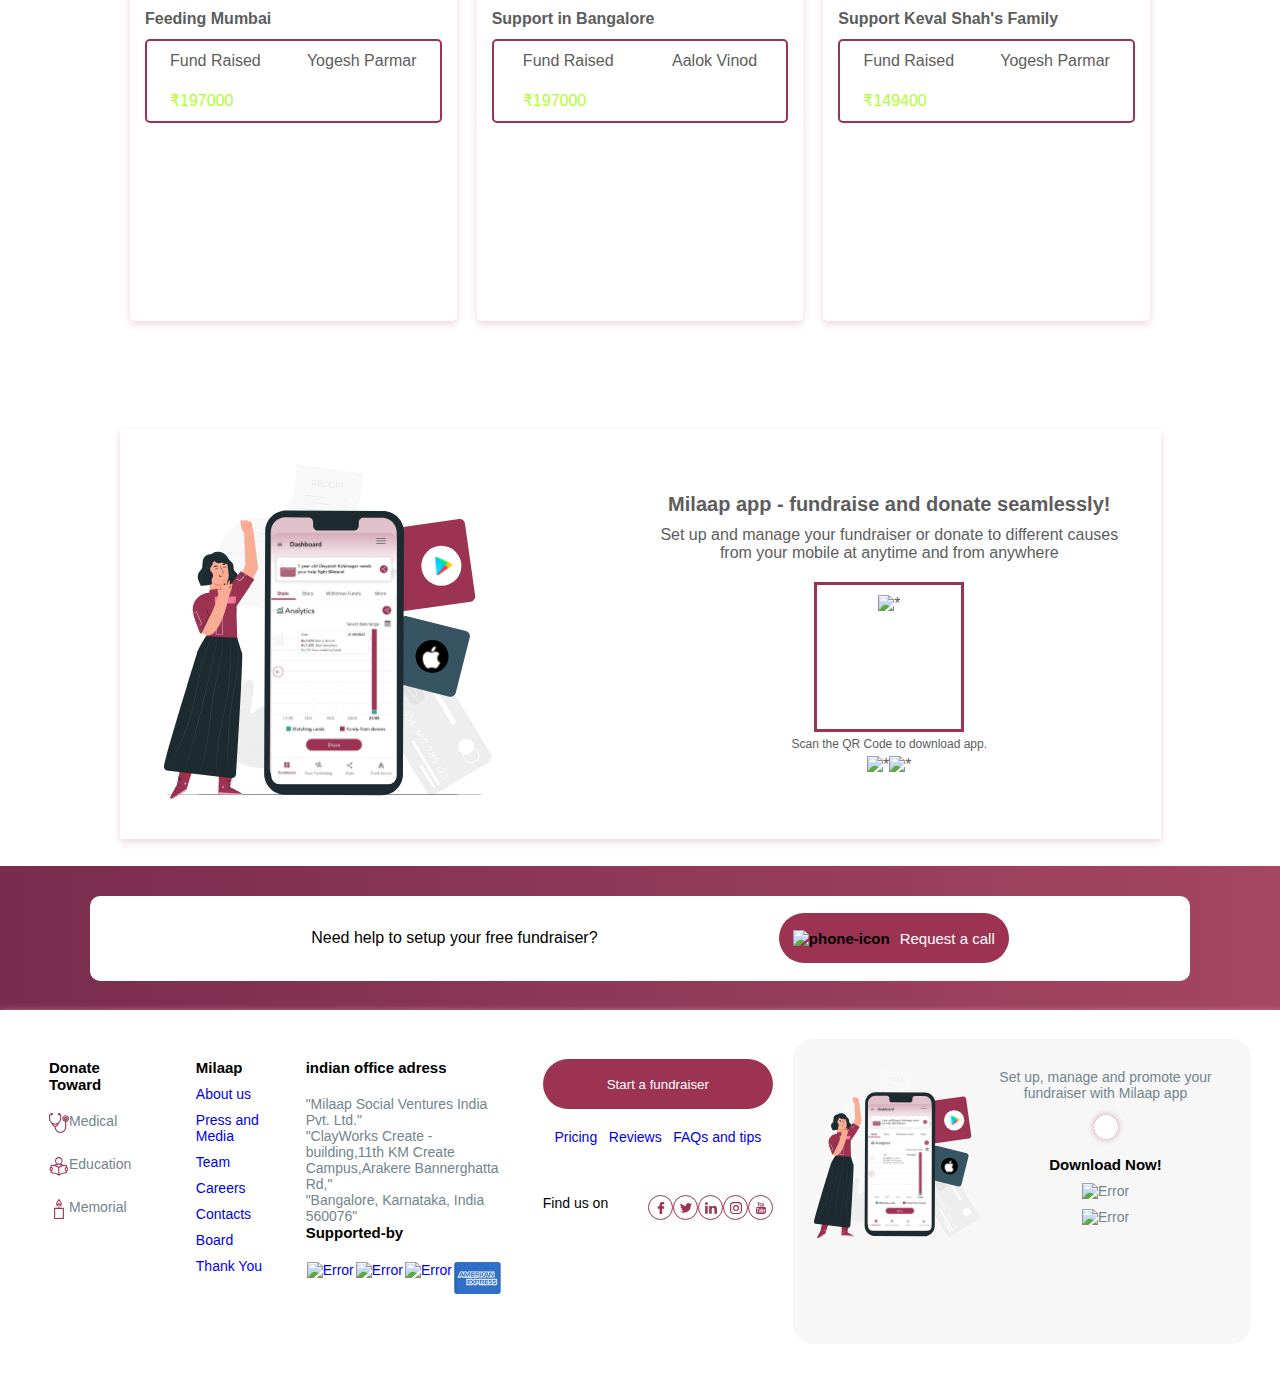
==== commit b8dee411: "Merge cac7cb22b3f32856a3d9a459b579b2372e0e80d0 into 5f678472b5a6323bcbab7866754cbed667643998" ====
--- a/index.html
+++ b/index.html
@@ -144,7 +144,7 @@
     <div class="campaign-leads-create">
       <div class="campaign-lead-container_container">
         <p class="help-text">Need help to setup your free fundraiser?</p>
-        <button class="btn btn-primary request-callback-cta">
+        <button  id="leapsection_btn" class="btn btn-primary request-callback-cta">
           <span>
             <img class="lozad phone-icon"alt="phone-icon"src="https://assets.milaap.org/assets/home/phone-22e78090cea79c462346ba2b45451f2f6bea7df8d92a288ed9178c3a52ec3f07.png"/><span id="rabbit">Request a call</span>
           </span>
--- a/components/navbar.css
+++ b/components/navbar.css
@@ -202,6 +202,9 @@
   }
 
 
+  .kop{
+    margin-left: 15px;
+  }
 
 
   /* **************** */
--- a/components/footer.css
+++ b/components/footer.css
@@ -54,7 +54,7 @@
     text-align: center;
     color: #73848c;
 }
-button{
+#leapsection_btn{
     display: block;
 
     width: 230px;
